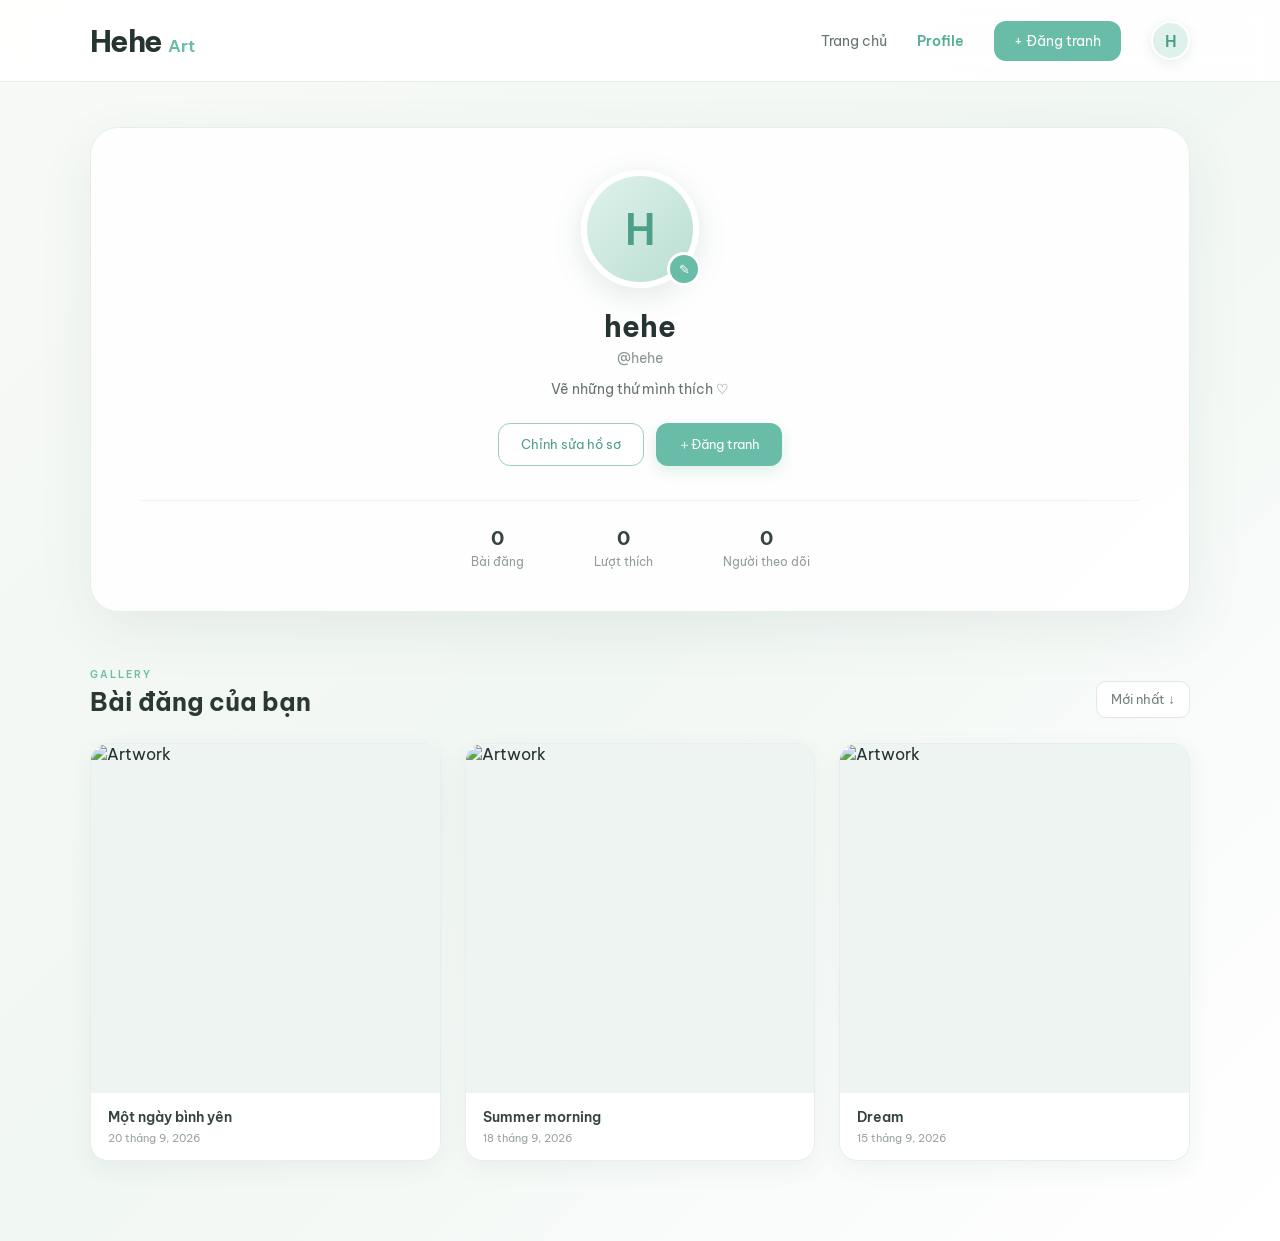
==== Frontend/Html/Profile.html @ acacdc01 "Initial version of Hehe Art" ====
<!DOCTYPE html>
<html lang="vi">
<head>
    <meta charset="UTF-8">
    <meta name="viewport" content="width=device-width, initial-scale=1.0">
    <title>Profile - Hehe Art</title>
    <link rel="stylesheet" href="../Css/Profile.css">
    <link rel="preconnect" href="https://fonts.googleapis.com">
    <link rel="preconnect" href="https://fonts.gstatic.com" crossorigin>
    <link href="https://fonts.googleapis.com/css2?family=Be+Vietnam+Pro:wght@400;500;600;700&display=swap" rel="stylesheet">
</head>

<body>
    <header class="navbar">
        <div class="logo">
            <span>Hehe</span>
            <small>Art</small>
        </div>
        <nav>
            <a href="../../index.html">Trang chủ</a>
            <a href="#" class="active">Profile</a>
            <button class="upload-top" onclick="goToUpload()">+ Đăng tranh</button>
            <div class="mini-avatar" id="miniAvatar">H</div>
        </nav>
    </header>
    <main class="profile-container">
        <section class="profile-card">
            <div class="avatar-wrapper">
                <div class="avatar" id="avatar">H</div>
                <button class="avatar-edit">✎</button>
            </div>
            <div class="user-info">
                <h1 id="username">hehe</h1>
                <p class="nickname" id="nickname">@hehe</p>
                <p class="bio">Vẽ những thứ mình thích ♡</p>
            </div>
            <div class="profile-actions">
                <button class="edit-profile">Chỉnh sửa hồ sơ</button>
                <button class="upload-button" onclick="goToUpload()"><span>＋</span>Đăng tranh</button>
            </div>
            <div class="stats">

                <div class="stat">
                    <strong id="postCount">0</strong>
                    <span>Bài đăng</span>
                </div>

                <div class="stat">
                    <strong>0</strong>
                    <span>Lượt thích</span>
                </div>
                <div class="stat">
                    <strong>0</strong>
                    <span>Người theo dõi</span>
                </div>
            </div>
        </section>
        <section class="posts-section">

            <div class="section-title">
                <div>
                    <span class="small-title">GALLERY</span>
                    <h2>Bài đăng của bạn</h2>
                </div>

                <button class="sort-button">
                    Mới nhất ↓
                </button>
            </div>


            <div class="post-grid" id="postGrid">

                <!-- DEMO POST -->

                <article class="post-card">

                    <div class="image-container">
                        <img src="../Images/demo1.jpg" alt="Artwork">

                        <div class="image-overlay">
                            <span>♡ 12</span>
                        </div>
                    </div>

                    <div class="post-info">
                        <h3>Một ngày bình yên</h3>
                        <p>20 tháng 9, 2026</p>
                    </div>

                </article>


                <article class="post-card">

                    <div class="image-container">
                        <img src="../Images/demo2.jpg" alt="Artwork">

                        <div class="image-overlay">
                            <span>♡ 8</span>
                        </div>
                    </div>
                    <div class="post-info">
                        <h3>Summer morning</h3>
                        <p>18 tháng 9, 2026</p>
                    </div>
                </article>
                <article class="post-card">
                    <div class="image-container">
                        <img src="../Images/demo3.jpg" alt="Artwork">
                        <div class="image-overlay">
                            <span> 21</span>
                        </div>
                    </div>
                    <div class="post-info">
                        <h3>Dream</h3>
                        <p>15 tháng 9, 2026</p> 
                    </div>
            </article>
            </div>
            <div class="empty-post" id="emptyPost">
                <div class="empty-icon">✦</div>
                <h3>Chưa có bài đăng</h3>
                <p> Hãy đăng tác phẩm đầu tiên của bạn.</p>
                <button onclick="goToUpload()"> ＋ Đăng tranh</button>
            </div>
            
        </section>
    </main>
    <script src="../Java/Profile.js"></script>
</body>
</html>
---- Frontend/Css/Profile.css ----
* {
    margin: 0;
    padding: 0;
    box-sizing: border-box;
}

body {
    font-family: "Be Vietnam Pro", sans-serif;

    background:
        linear-gradient(
            135deg,
            #f8faf7 0%,
            #f1f7f3 50%,
            #ffffff 100%
        );

    color: #24322f;

    min-height: 100vh;
}


/* =========================
   NAVBAR
========================= */

.navbar {
    height: 82px;

    display: flex;
    align-items: center;
    justify-content: space-between;

    padding: 0 7%;

    background: rgba(255, 255, 255, 0.88);

    border-bottom: 1px solid #e7eeeb;

    position: sticky;
    top: 0;

    z-index: 100;

    backdrop-filter: blur(12px);
}


/* LOGO */

.logo {
    display: flex;
    align-items: baseline;
    gap: 6px;
}

.logo span {
    font-size: 30px;
    font-weight: 700;

    color: #253431;

    letter-spacing: -1.5px;
}

.logo small {
    font-size: 17px;
    color: #68bca8;

    font-weight: 600;
}


/* NAV */

.navbar nav {
    display: flex;
    align-items: center;
    gap: 30px;
}

.navbar nav a {
    text-decoration: none;

    color: #66736f;

    font-size: 14px;

    transition: 0.2s;
}

.navbar nav a:hover {
    color: #55ad98;
}

.navbar nav a.active {
    color: #55ad98;
    font-weight: 600;
}


/* UPLOAD TOP */

.upload-top {
    border: none;

    background: #68bca8;

    color: white;

    padding: 11px 20px;

    border-radius: 12px;

    font-family: inherit;

    font-size: 14px;

    cursor: pointer;

    transition: 0.2s;
}

.upload-top:hover {
    background: #55aa96;

    transform: translateY(-2px);
}


/* MINI AVATAR */

.mini-avatar {
    width: 39px;
    height: 39px;

    border-radius: 50%;

    display: flex;
    align-items: center;
    justify-content: center;

    background: #dff1eb;

    color: #4c9d89;

    font-weight: 600;

    border: 2px solid white;

    box-shadow: 0 3px 12px rgba(70, 120, 105, 0.12);
}


/* =========================
   MAIN
========================= */

.profile-container {
    width: min(1100px, 90%);

    margin: 45px auto 80px;
}


/* =========================
   PROFILE CARD
========================= */

.profile-card {

    background: rgba(255, 255, 255, 0.92);

    border: 1px solid #e6eeeb;

    border-radius: 28px;

    padding: 42px 50px;

    box-shadow:
        0 18px 55px rgba(54, 92, 82, 0.08);

    position: relative;

    text-align: center;
}


/* AVATAR */

.avatar-wrapper {
    position: relative;

    width: 118px;
    height: 118px;

    margin: 0 auto 20px;
}

.avatar {
    width: 118px;
    height: 118px;

    border-radius: 50%;

    background:
        linear-gradient(
            135deg,
            #dff2eb,
            #b9ded2
        );

    display: flex;
    align-items: center;
    justify-content: center;

    color: #4e9f8a;

    font-size: 42px;

    font-weight: 600;

    border: 6px solid white;

    box-shadow:
        0 8px 30px rgba(64, 117, 103, 0.15);
}


/* EDIT AVATAR */

.avatar-edit {
    position: absolute;

    right: -2px;
    bottom: 2px;

    width: 34px;
    height: 34px;

    border-radius: 50%;

    border: 3px solid white;

    background: #68bca8;

    color: white;

    cursor: pointer;
}


/* USER INFO */

.user-info h1 {
    font-size: 29px;

    color: #253431;

    margin-bottom: 4px;
}

.nickname {
    color: #8a9692;

    font-size: 14px;

    margin-bottom: 13px;
}

.bio {
    color: #66736f;

    font-size: 14px;
}


/* =========================
   ACTIONS
========================= */

.profile-actions {

    margin-top: 25px;

    display: flex;

    justify-content: center;

    gap: 12px;
}


.profile-actions button {

    height: 43px;

    padding: 0 22px;

    border-radius: 12px;

    font-family: inherit;

    cursor: pointer;

    transition: 0.2s;
}


/* EDIT */

.edit-profile {

    background: white;

    border: 1px solid #9acfc0;

    color: #4d9d8a;
}

.edit-profile:hover {
    background: #f0f9f6;
}


/* UPLOAD */

.upload-button {

    border: none;

    background: #68bca8;

    color: white;

    box-shadow: 0 5px 15px rgba(88, 175, 151, 0.2);
}

.upload-button:hover {

    background: #55aa96;

    transform: translateY(-2px);
}


/* =========================
   STATS
========================= */

.stats {

    display: flex;

    justify-content: center;

    gap: 70px;

    margin-top: 34px;

    padding-top: 25px;

    border-top: 1px solid #edf1ef;
}

.stat {

    display: flex;

    flex-direction: column;

    gap: 4px;
}

.stat strong {

    font-size: 19px;

    color: #354540;
}

.stat span {

    font-size: 12px;

    color: #929d99;
}


/* =========================
   POSTS
========================= */

.posts-section {

    margin-top: 50px;
}


.section-title {

    display: flex;

    align-items: end;

    justify-content: space-between;

    margin-bottom: 25px;
}

.small-title {

    font-size: 10px;

    letter-spacing: 2px;

    color: #70bda9;

    font-weight: 600;
}

.section-title h2 {

    margin-top: 4px;

    font-size: 25px;

    color: #2b3935;
}


.sort-button {

    background: white;

    border: 1px solid #dfe9e5;

    border-radius: 10px;

    padding: 9px 14px;

    color: #74807c;

    font-family: inherit;

    cursor: pointer;
}


/* =========================
   POST GRID
========================= */

.post-grid {

    display: grid;

    grid-template-columns:
        repeat(3, 1fr);

    gap: 24px;
}


/* POST CARD */

.post-card {

    background: white;

    border-radius: 18px;

    overflow: hidden;

    border: 1px solid #e7eeeb;

    box-shadow:
        0 8px 25px rgba(58, 89, 81, 0.06);

    transition: 0.25s;
}

.post-card:hover {

    transform: translateY(-5px);

    box-shadow:
        0 15px 35px rgba(58, 89, 81, 0.12);
}


/* IMAGE */

.image-container {

    width: 100%;

    aspect-ratio: 1 / 1;

    position: relative;

    overflow: hidden;

    background: #edf4f1;
}

.image-container img {

    width: 100%;
    height: 100%;

    object-fit: cover;

    transition: 0.4s;
}

.post-card:hover img {

    transform: scale(1.04);
}


/* OVERLAY */

.image-overlay {

    position: absolute;

    inset: 0;

    display: flex;

    align-items: end;

    justify-content: end;

    padding: 14px;

    opacity: 0;

    background:
        linear-gradient(
            transparent 60%,
            rgba(20, 35, 30, 0.45)
        );

    transition: 0.25s;
}

.post-card:hover .image-overlay {

    opacity: 1;
}

.image-overlay span {

    color: white;

    font-size: 13px;

    font-weight: 500;
}


/* POST INFO */

.post-info {

    padding: 15px 17px;
}

.post-info h3 {

    font-size: 14px;

    color: #35433f;

    font-weight: 600;
}

.post-info p {

    margin-top: 5px;

    font-size: 11px;

    color: #9aa39f;
}


/* =========================
   EMPTY STATE
========================= */

.empty-post {

    display: none;

    text-align: center;

    background: white;

    border: 1px dashed #cdded8;

    border-radius: 20px;

    padding: 60px 20px;
}

.empty-icon {

    font-size: 30px;

    color: #68bca8;

    margin-bottom: 12px;
}

.empty-post h3 {

    font-size: 17px;

    color: #3c4b46;
}

.empty-post p {

    font-size: 13px;

    color: #9aa49f;

    margin: 8px 0 20px;
}

.empty-post button {

    border: none;

    background: #68bca8;

    color: white;

    padding: 11px 20px;

    border-radius: 10px;

    font-family: inherit;

    cursor: pointer;
}


/* =========================
   RESPONSIVE
========================= */

@media (max-width: 800px) {

    .navbar {
        padding: 0 5%;
    }

    .navbar nav a {
        display: none;
    }

    .profile-card {
        padding: 35px 20px;
    }

    .post-grid {
        grid-template-columns:
            repeat(2, 1fr);
    }

    .stats {
        gap: 35px;
    }
}


@media (max-width: 500px) {

    .post-grid {
        grid-template-columns: 1fr;
    }

    .stats {
        gap: 20px;
    }

    .stat span {
        font-size: 10px;
    }

    .profile-actions {
        flex-direction: column;
    }

    .profile-actions button {
        width: 100%;
    }
}
.post-modal {
    display: none;

    position: fixed;
    inset: 0;

    background: rgba(0, 0, 0, 0.5);

    justify-content: center;
    align-items: center;

    z-index: 9999;
}

.post-box {
    width: 450px;
    max-width: 90%;

    background: white;

    border-radius: 20px;

    padding: 25px;

    position: relative;

    box-shadow: 0 15px 50px rgba(0,0,0,0.2);
}

.close-btn {
    position: absolute;

    right: 15px;
    top: 10px;

    border: none;
    background: none;

    font-size: 30px;

    cursor: pointer;
}

.post-box h2 {
    margin-top: 0;
}

#artFile {
    width: 100%;
    margin: 15px 0;
}

.image-preview {
    width: 100%;
    max-height: 350px;

    object-fit: contain;

    border-radius: 12px;

    margin-bottom: 15px;
}

#caption {
    width: 100%;
    min-height: 100px;

    resize: vertical;

    box-sizing: border-box;

    padding: 12px;

    border-radius: 10px;
    border: 1px solid #ccc;

    font-family: inherit;

    margin-bottom: 15px;
}

#uploadBtn {
    width: 100%;

    padding: 12px;

    border: none;
    border-radius: 10px;

    cursor: pointer;

    font-size: 16px;
}
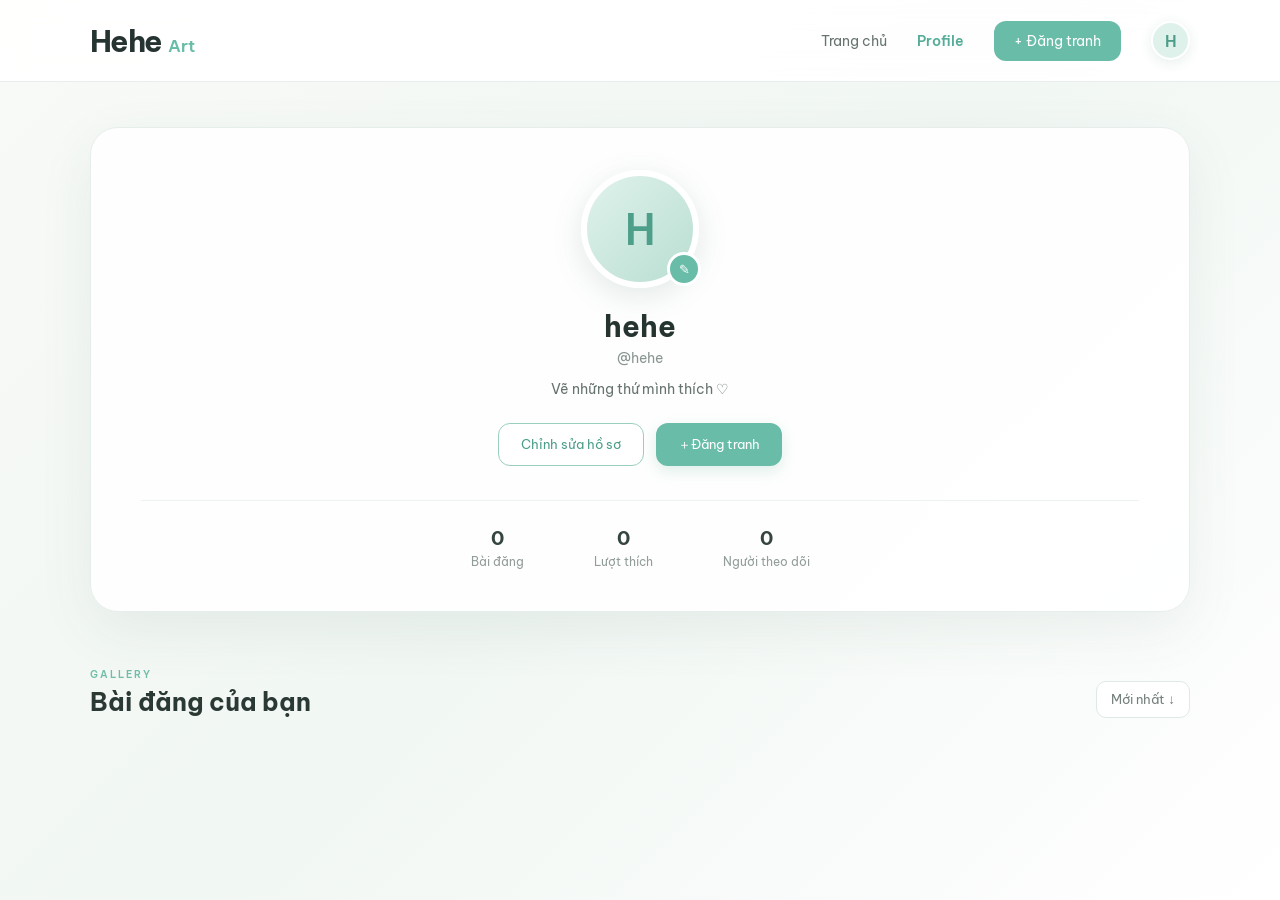
==== commit 5e881f99: "Sua code trong server" ====
--- a/Frontend/Html/Profile.html
+++ b/Frontend/Html/Profile.html
@@ -32,10 +32,10 @@
             <div class="user-info">
                 <h1 id="username">hehe</h1>
                 <p class="nickname" id="nickname">@hehe</p>
-                <p class="bio">Vẽ những thứ mình thích ♡</p>
+                <p class="bio" id="bio">Vẽ những thứ mình thích ♡</p>
             </div>
             <div class="profile-actions">
-                <button class="edit-profile">Chỉnh sửa hồ sơ</button>
+                <button class="edit-profile" onclick="openEditProfile()">Chỉnh sửa hồ sơ</button>
                 <button class="upload-button" onclick="goToUpload()"><span>＋</span>Đăng tranh</button>
             </div>
             <div class="stats">
@@ -69,53 +69,7 @@
             </div>
 
 
-            <div class="post-grid" id="postGrid">
-
-                <!-- DEMO POST -->
-
-                <article class="post-card">
-
-                    <div class="image-container">
-                        <img src="../Images/demo1.jpg" alt="Artwork">
-
-                        <div class="image-overlay">
-                            <span>♡ 12</span>
-                        </div>
-                    </div>
-
-                    <div class="post-info">
-                        <h3>Một ngày bình yên</h3>
-                        <p>20 tháng 9, 2026</p>
-                    </div>
-
-                </article>
-
-
-                <article class="post-card">
-
-                    <div class="image-container">
-                        <img src="../Images/demo2.jpg" alt="Artwork">
-
-                        <div class="image-overlay">
-                            <span>♡ 8</span>
-                        </div>
-                    </div>
-                    <div class="post-info">
-                        <h3>Summer morning</h3>
-                        <p>18 tháng 9, 2026</p>
-                    </div>
-                </article>
-                <article class="post-card">
-                    <div class="image-container">
-                        <img src="../Images/demo3.jpg" alt="Artwork">
-                        <div class="image-overlay">
-                            <span> 21</span>
-                        </div>
-                    </div>
-                    <div class="post-info">
-                        <h3>Dream</h3>
-                        <p>15 tháng 9, 2026</p> 
-                    </div>
+            <div class="post-grid" id="postGrid"></div>
             </article>
             </div>
             <div class="empty-post" id="emptyPost">
@@ -127,6 +81,25 @@
             
         </section>
     </main>
+    <div class="edit-modal" id="editModal">
+    <div class="edit-modal-content">
+        <h2>Chỉnh sửa hồ sơ</h2>
+
+        <label for="editAvatar">Ảnh đại diện</label>
+        <input type="file" id="editAvatar" accept="image/png,image/jpeg,image/webp">
+
+        <label for="editDisplayName">Tên hiển thị</label>
+        <input type="text" id="editDisplayName" maxlength="30" placeholder="Tên hiển thị">
+
+        <label for="editBio">Tiểu sử</label>
+        <textarea id="editBio" maxlength="200" placeholder="Viết đôi điều về bạn..."></textarea>
+
+        <div class="edit-modal-actions">
+            <button onclick="closeEditProfile()">Hủy</button>
+            <button onclick="saveProfile()">Lưu thay đổi</button>
+        </div>
+    </div>
+</div>
     <script src="../Java/Profile.js"></script>
 </body>
 </html>
--- a/Frontend/Css/Profile.css
+++ b/Frontend/Css/Profile.css
@@ -794,4 +794,96 @@
     cursor: pointer;
 
     font-size: 16px;
+}
+/* Avatar */
+.avatar, .mini-avatar {
+    overflow: hidden;
+    display: flex;
+    align-items: center;
+    justify-content: center;
+}
+
+.avatar img, .mini-avatar img {
+    width: 100%;
+    height: 100%;
+    object-fit: cover;
+}
+
+/* Hộp chỉnh sửa */
+.edit-modal {
+    display: none;
+    position: fixed;
+    inset: 0;
+    z-index: 1000;
+    background: rgba(0, 0, 0, 0.5);
+    justify-content: center;
+    align-items: center;
+    padding: 20px;
+}
+
+.edit-modal.active {
+    display: flex;
+}
+
+.edit-modal-content {
+    width: 100%;
+    max-width: 420px;
+    background: white;
+    padding: 25px;
+    border-radius: 16px;
+}
+
+.edit-modal-content h2 {
+    margin-bottom: 20px;
+}
+
+.edit-modal-content label {
+    display: block;
+    margin: 12px 0 6px;
+    font-weight: 600;
+}
+
+.edit-modal-content input,
+.edit-modal-content textarea {
+    width: 100%;
+    padding: 11px;
+    border: 1px solid #ddd;
+    border-radius: 8px;
+    font: inherit;
+}
+
+.edit-modal-content textarea {
+    min-height: 100px;
+    resize: vertical;
+}
+
+.edit-modal-actions {
+    display: flex;
+    justify-content: flex-end;
+    gap: 10px;
+    margin-top: 20px;
+}
+
+.edit-modal-actions button {
+    padding: 10px 16px;
+    border: none;
+    border-radius: 8px;
+    cursor: pointer;
+}
+.delete-post {
+    margin-top: 10px;
+    padding: 8px 14px;
+    border: none;
+    border-radius: 8px;
+    background: #fff0f0;
+    color: #d64545;
+    font-family: inherit;
+    font-weight: 600;
+    cursor: pointer;
+    transition: 0.2s;
+}
+
+.delete-post:hover {
+    background: #d64545;
+    color: white;
 }
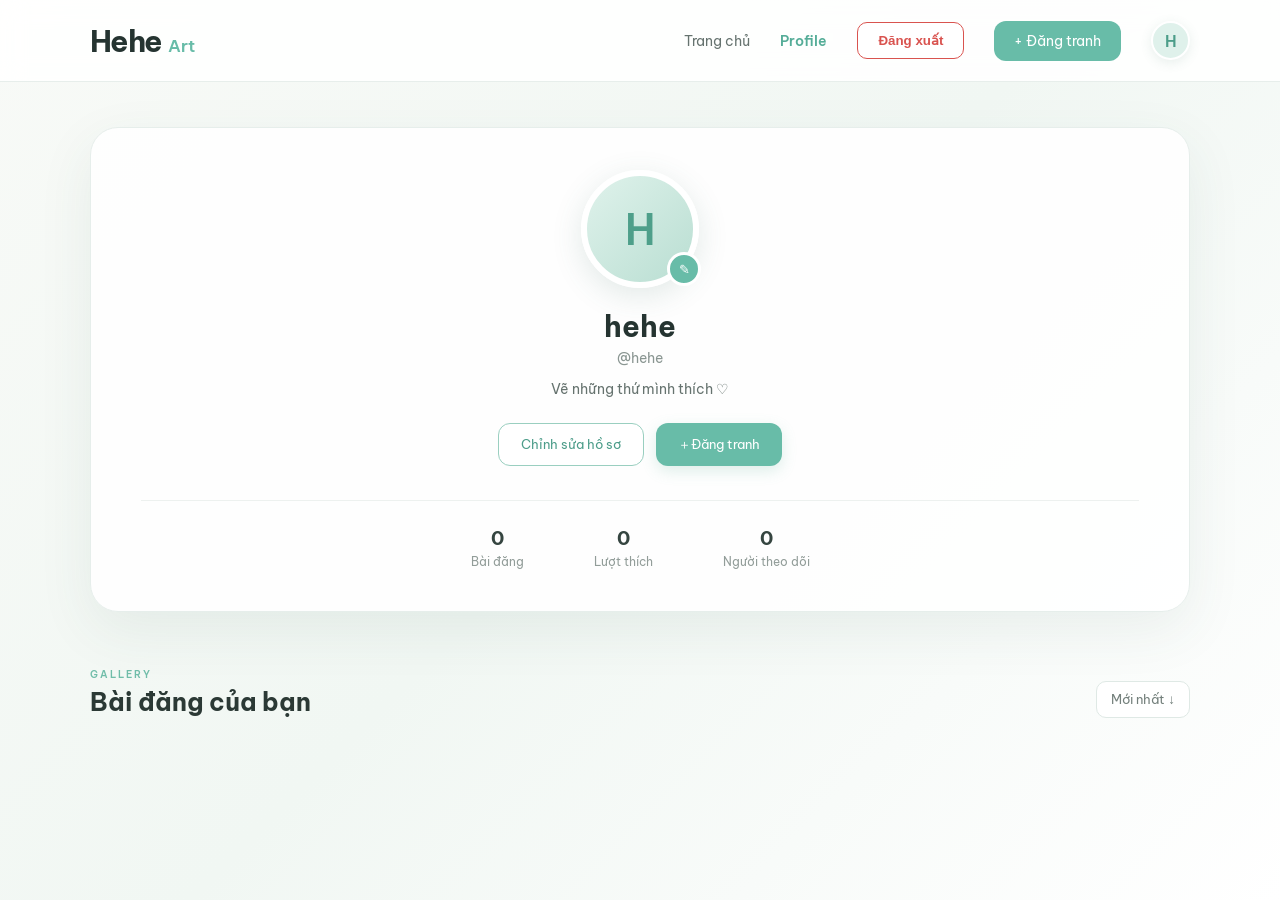
==== commit b02b795e: "Sua code trong server" ====
--- a/Frontend/Html/Profile.html
+++ b/Frontend/Html/Profile.html
@@ -19,6 +19,7 @@
         <nav>
             <a href="../../index.html">Trang chủ</a>
             <a href="#" class="active">Profile</a>
+            <button id="logoutBtn" class="logout-btn">Đăng xuất</button>
             <button class="upload-top" onclick="goToUpload()">+ Đăng tranh</button>
             <div class="mini-avatar" id="miniAvatar">H</div>
         </nav>
--- a/Frontend/Css/Profile.css
+++ b/Frontend/Css/Profile.css
@@ -886,4 +886,19 @@
 .delete-post:hover {
     background: #d64545;
     color: white;
+}
+.logout-btn {
+    padding: 10px 20px;
+    border: 1px solid #d9534f;
+    border-radius: 10px;
+    background: white;
+    color: #d9534f;
+    font-weight: 600;
+    cursor: pointer;
+    transition: 0.2s;
+}
+
+.logout-btn:hover {
+    background: #d9534f;
+    color: white;
 }
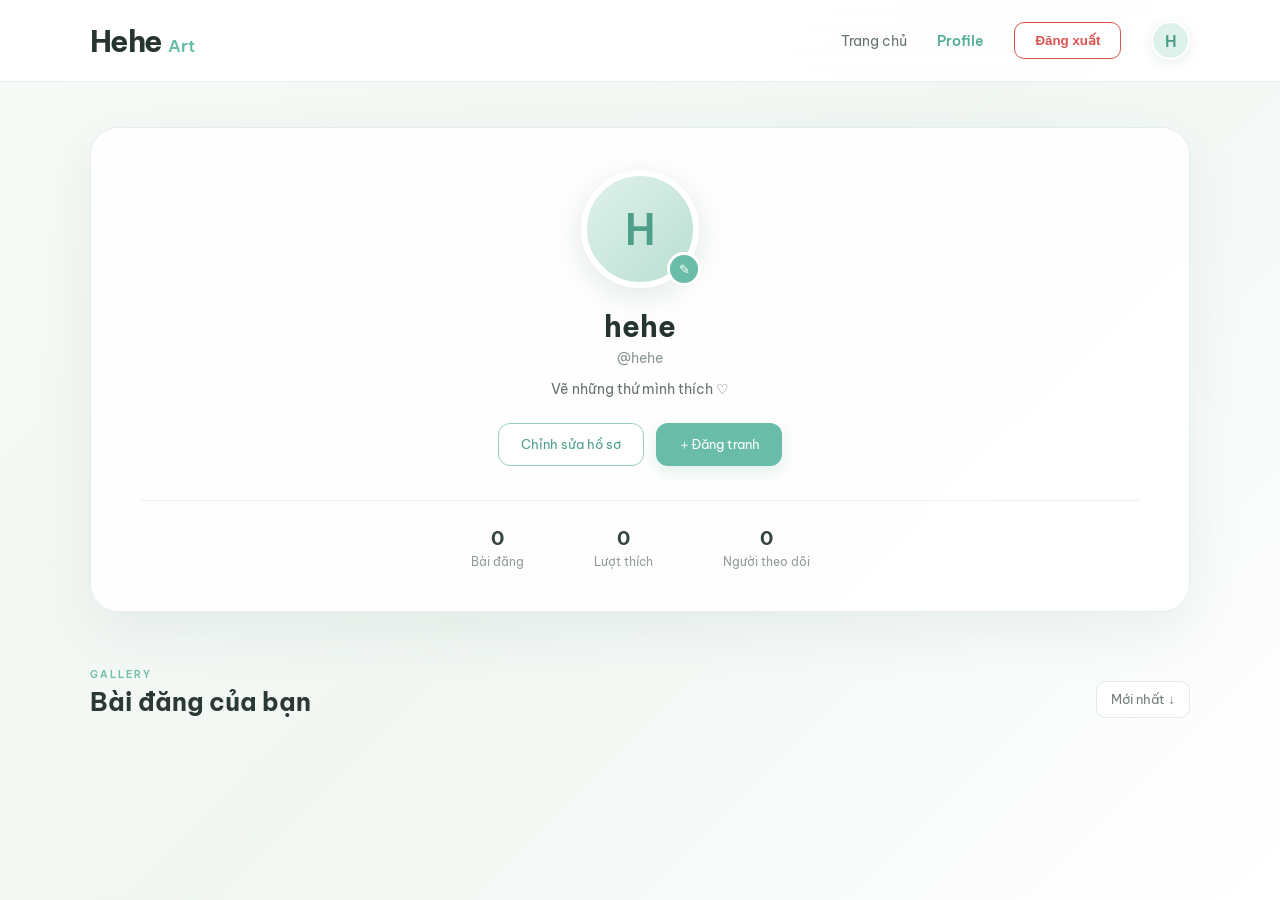
==== commit e0b83172: "Sua code trong server" ====
--- a/Frontend/Html/Profile.html
+++ b/Frontend/Html/Profile.html
@@ -20,7 +20,6 @@
             <a href="../../index.html">Trang chủ</a>
             <a href="#" class="active">Profile</a>
             <button id="logoutBtn" class="logout-btn">Đăng xuất</button>
-            <button class="upload-top" onclick="goToUpload()">+ Đăng tranh</button>
             <div class="mini-avatar" id="miniAvatar">H</div>
         </nav>
     </header>
